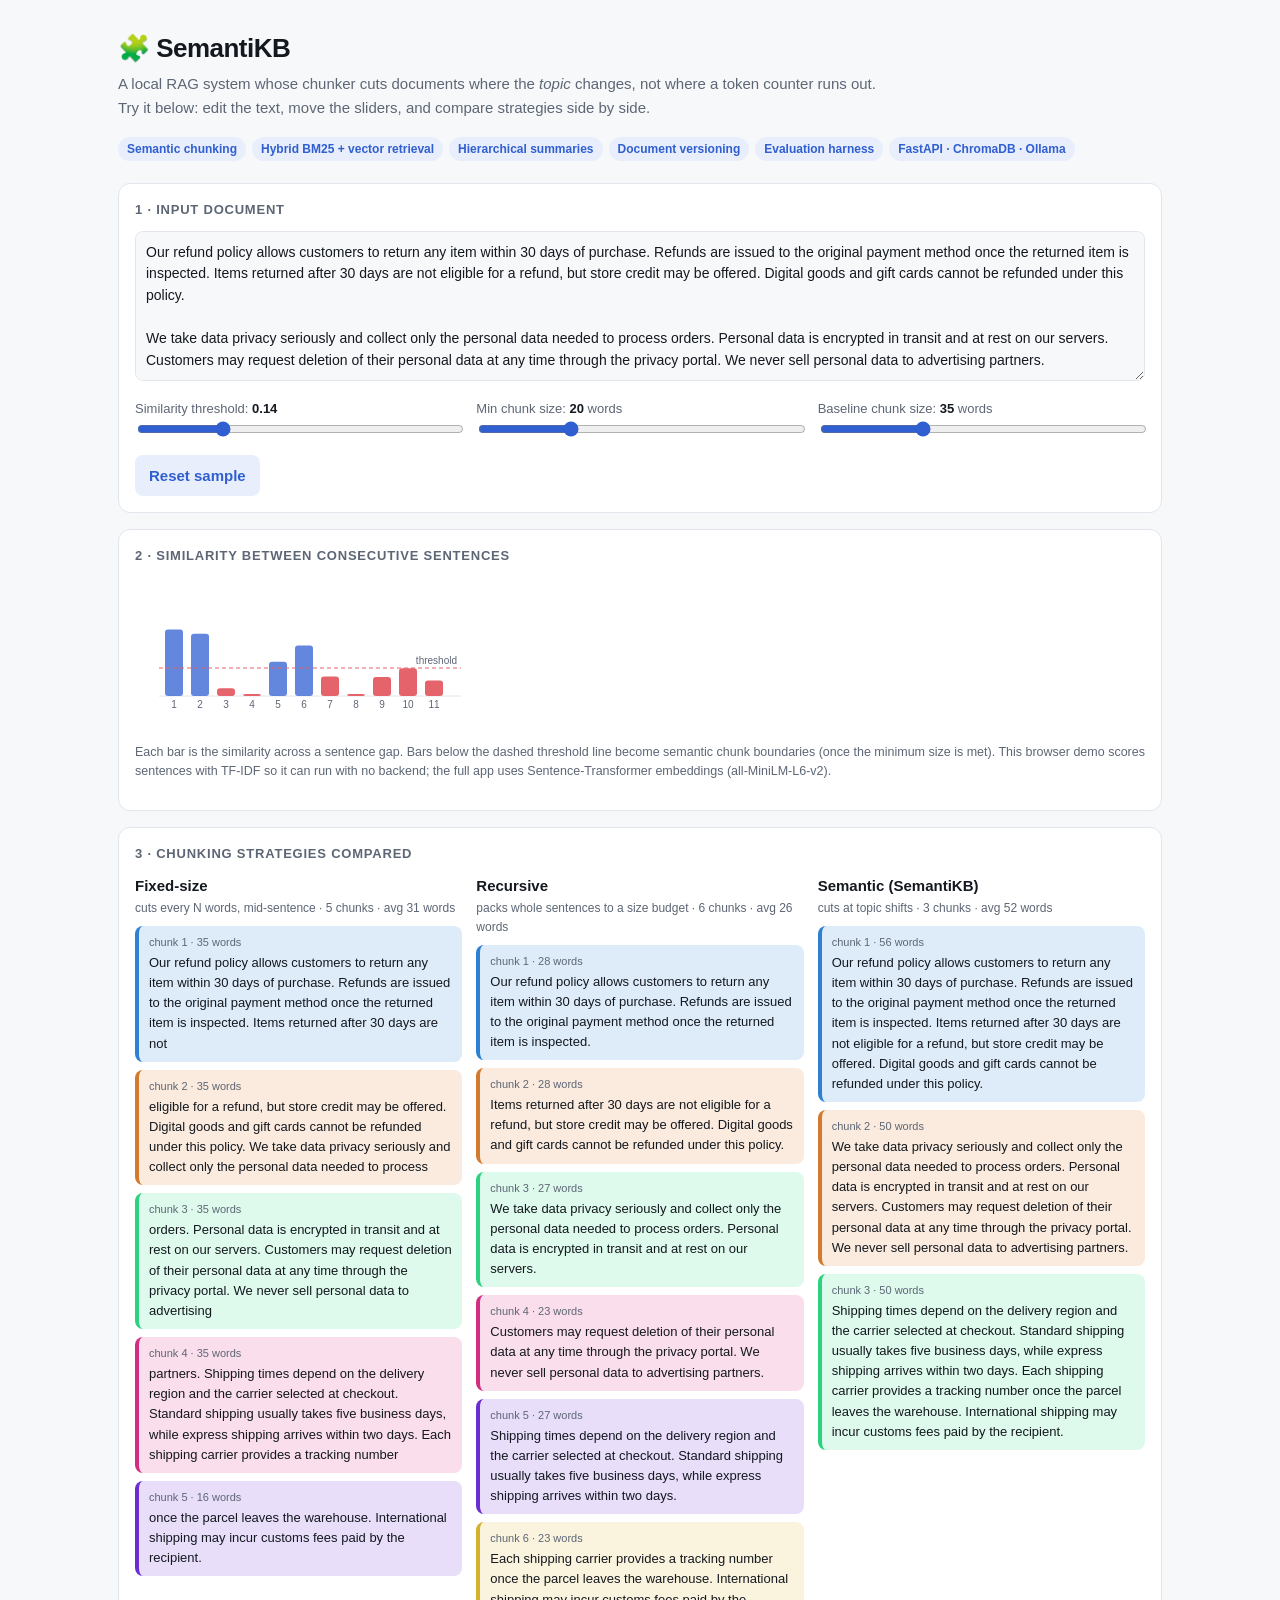
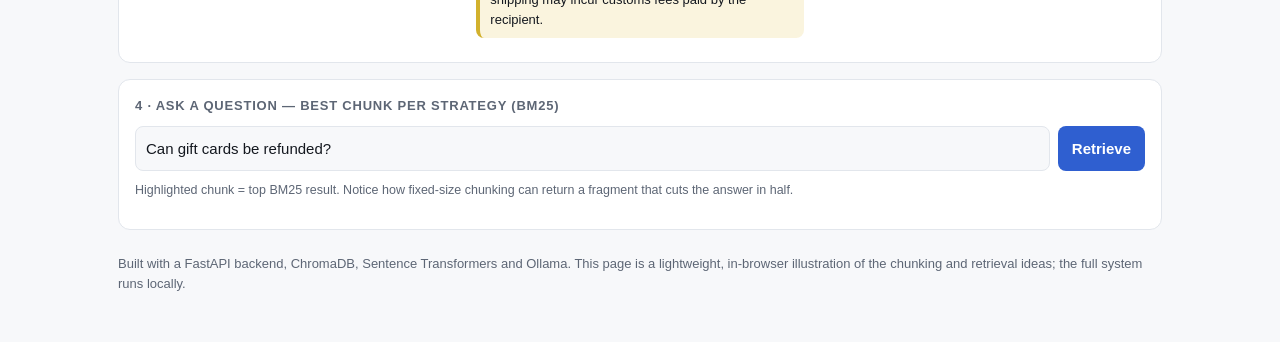
==== demo/index.html @ 128fd866 "build(docker): add containerization and deployment configuration" ====
<!DOCTYPE html>
<html lang="en">
<head>
<meta charset="UTF-8">
<meta name="viewport" content="width=device-width, initial-scale=1, viewport-fit=cover">
<title>SemantiKB — Semantic Chunking Demo</title>
<link rel="icon" href="data:image/svg+xml,%3Csvg xmlns=%27http://www.w3.org/2000/svg%27 viewBox=%270 0 100 100%27%3E%3Ctext y=%27.9em%27 font-size=%2790%27%3E🧩%3C/text%3E%3C/svg%3E">
<style>
:root{--bg:#f7f8fa;--card:#fff;--text:#14181f;--dim:#5d6675;--line:#e2e6ec;--accent:#2f5fd0;--accent-bg:#e8eefc;
box-sizing:border-box;padding-top:env(safe-area-inset-top,0px);padding-bottom:env(safe-area-inset-bottom,0px);
font-family:-apple-system,BlinkMacSystemFont,"Segoe UI",Roboto,Helvetica,Arial,sans-serif;color-scheme:light}
@media (prefers-color-scheme:dark){:root:not([data-theme="light"]){--bg:#0f1115;--card:#171a21;--text:#e6e8ec;--dim:#9aa1ac;--line:#2a2f3a;--accent:#7aa5ff;--accent-bg:#1b2745;color-scheme:dark}}
:root[data-theme="dark"]{--bg:#0f1115;--card:#171a21;--text:#e6e8ec;--dim:#9aa1ac;--line:#2a2f3a;--accent:#7aa5ff;--accent-bg:#1b2745;color-scheme:dark}
html{scroll-padding-top:env(safe-area-inset-top,0px)}
*{box-sizing:border-box}
body{margin:0;background:var(--bg);color:var(--text);font-size:15px;line-height:1.55}
.wrap{max-width:1080px;margin:0 auto;padding:28px 18px 48px}
h1{font-size:26px;margin:0 0 4px;letter-spacing:-.02em}
.sub{color:var(--dim);margin:0 0 18px;max-width:760px}
.badges{display:flex;flex-wrap:wrap;gap:6px;margin-bottom:22px}
.badge{font-size:12px;padding:3px 9px;border-radius:99px;background:var(--accent-bg);color:var(--accent);font-weight:600}
.card{background:var(--card);border:1px solid var(--line);border-radius:12px;padding:16px;margin-bottom:16px}
h2{font-size:13px;text-transform:uppercase;letter-spacing:.06em;color:var(--dim);margin:0 0 10px}
textarea,input[type=text]{width:100%;font:inherit;color:var(--text);background:var(--bg);border:1px solid var(--line);border-radius:8px;padding:10px}
textarea{min-height:150px;resize:vertical;font-size:14px}
.controls{display:grid;grid-template-columns:repeat(auto-fit,minmax(210px,1fr));gap:14px;margin-top:12px}
label{font-size:13px;color:var(--dim);display:block}
label b{color:var(--text)}
input[type=range]{width:100%;accent-color:var(--accent)}
button{font:inherit;font-weight:600;border:0;border-radius:8px;padding:9px 14px;background:var(--accent);color:#fff;cursor:pointer}
button.ghost{background:var(--accent-bg);color:var(--accent)}
.chart{overflow-x:auto}
svg text{fill:var(--dim);font-size:10px}
.cols{display:grid;grid-template-columns:repeat(auto-fit,minmax(290px,1fr));gap:14px}
.col h3{font-size:15px;margin:0 0 2px}
.stat{font-size:12px;color:var(--dim);margin-bottom:8px}
.chunk{border-radius:8px;padding:8px 10px;margin-bottom:8px;font-size:13px;border-left:4px solid}
.chunk small{display:block;color:var(--dim);font-size:11px;margin-bottom:2px}
.hit{outline:2px solid var(--accent)}
.row{display:flex;gap:8px}
.note{font-size:12.5px;color:var(--dim);margin-top:10px}
footer{color:var(--dim);font-size:13px;margin-top:24px}
a{color:var(--accent)}
</style>
</head>
<body>
<div class="wrap">
  <h1>🧩 SemantiKB</h1>
  <p class="sub">A local RAG system whose chunker cuts documents where the <em>topic</em> changes, not where a token counter runs out. Try it below: edit the text, move the sliders, and compare strategies side by side.</p>
  <div class="badges"><span class="badge">Semantic chunking</span><span class="badge">Hybrid BM25 + vector retrieval</span><span class="badge">Hierarchical summaries</span><span class="badge">Document versioning</span><span class="badge">Evaluation harness</span><span class="badge">FastAPI · ChromaDB · Ollama</span></div>

  <div class="card">
    <h2>1 · Input document</h2>
    <textarea id="txt" spellcheck="false"></textarea>
    <div class="controls">
      <label>Similarity threshold: <b id="vTh"></b><input id="th" type="range" min="0.02" max="0.5" step="0.01" value="0.14"></label>
      <label>Min chunk size: <b id="vMin"></b> words<input id="mn" type="range" min="5" max="60" step="1" value="20"></label>
      <label>Baseline chunk size: <b id="vSz"></b> words<input id="sz" type="range" min="15" max="80" step="1" value="35"></label>
    </div>
    <div class="row" style="margin-top:12px"><button class="ghost" id="reset">Reset sample</button></div>
  </div>

  <div class="card">
    <h2>2 · Similarity between consecutive sentences</h2>
    <div class="chart"><svg id="chart" height="150"></svg></div>
    <p class="note">Each bar is the similarity across a sentence gap. Bars below the dashed threshold line become semantic chunk boundaries (once the minimum size is met). This browser demo scores sentences with TF‑IDF so it can run with no backend; the full app uses Sentence‑Transformer embeddings (all‑MiniLM‑L6‑v2).</p>
  </div>

  <div class="card">
    <h2>3 · Chunking strategies compared</h2>
    <div class="cols" id="cols"></div>
  </div>

  <div class="card">
    <h2>4 · Ask a question — best chunk per strategy (BM25)</h2>
    <div class="row"><input type="text" id="q" value="Can gift cards be refunded?"><button id="go">Retrieve</button></div>
    <p class="note">Highlighted chunk = top BM25 result. Notice how fixed-size chunking can return a fragment that cuts the answer in half.</p>
  </div>

  <footer>Built with a FastAPI backend, ChromaDB, Sentence Transformers and Ollama. This page is a lightweight, in‑browser illustration of the chunking and retrieval ideas; the full system runs locally. <span id="gh"></span></footer>
</div>

<script>
const GITHUB = ""; // set to the repository URL to show a source link
const SAMPLE = "Our refund policy allows customers to return any item within 30 days of purchase. Refunds are issued to the original payment method once the returned item is inspected. Items returned after 30 days are not eligible for a refund, but store credit may be offered. Digital goods and gift cards cannot be refunded under this policy.\n\nWe take data privacy seriously and collect only the personal data needed to process orders. Personal data is encrypted in transit and at rest on our servers. Customers may request deletion of their personal data at any time through the privacy portal. We never sell personal data to advertising partners.\n\nShipping times depend on the delivery region and the carrier selected at checkout. Standard shipping usually takes five business days, while express shipping arrives within two days. Each shipping carrier provides a tracking number once the parcel leaves the warehouse. International shipping may incur customs fees paid by the recipient.";
const STOP = new Set("a an the and or but of to in on at by for with from is are was were be been it its this that these those as can may we our us they their any each at once not no than then so such into under over".split(" "));
const $ = id => document.getElementById(id);
const esc = s => s.replace(/[&<>]/g, c => ({"&":"&amp;","<":"&lt;",">":"&gt;"}[c]));
const toks = s => (s.toLowerCase().match(/[a-z0-9]+/g) || []).filter(w => !STOP.has(w)).map(w => w.length > 4 ? w.replace(/(ing|ed|es|s)$/, "") : w);
const wc = s => (s.match(/\S+/g) || []).length;
const COLORS = [210, 28, 150, 330, 262, 48];

function sentences(text) {
  return text.trim().split(/(?<=[.!?])\s+/).filter(Boolean);
}
function vectors(sents) {
  const docs = sents.map(toks), df = {};
  docs.forEach(d => new Set(d).forEach(w => df[w] = (df[w] || 0) + 1));
  return docs.map(d => { const v = {}; d.forEach(w => v[w] = (v[w] || 0) + Math.log(1 + sents.length / df[w])); return v; });
}
function addv(vs) { const o = {}; vs.forEach(v => { for (const k in v) o[k] = (o[k] || 0) + v[k]; }); return o; }
function cos(a, b) {
  let d = 0, na = 0, nb = 0;
  for (const k in a) { na += a[k] * a[k]; if (b[k]) d += a[k] * b[k]; }
  for (const k in b) nb += b[k] * b[k];
  return na && nb ? d / Math.sqrt(na * nb) : 0;
}
function gapSims(vecs) {
  const out = [];
  for (let i = 0; i < vecs.length - 1; i++)
    out.push(cos(addv(vecs.slice(Math.max(0, i - 1), i + 1)), addv(vecs.slice(i + 1, i + 3))));
  return out;
}
function semantic(sents, sims, th, min) {
  const chunks = []; let cur = [], w = 0;
  const total = sents.reduce((a, s) => a + wc(s), 0); let seen = 0;
  sents.forEach((s, i) => {
    cur.push(s); w += wc(s); seen += wc(s);
    const dip = i < sims.length && sims[i] < th && sims[i] <= (sims[i - 1] ?? 9) && sims[i] <= (sims[i + 1] ?? 9);
    if (dip && w >= min && total - seen >= min) { chunks.push(cur.join(" ")); cur = []; w = 0; }
  });
  if (cur.length) chunks.push(cur.join(" "));
  return chunks;
}
function fixed(text, size) {
  const words = text.match(/\S+/g) || [], out = [];
  for (let i = 0; i < words.length; i += size) out.push(words.slice(i, i + size).join(" "));
  return out;
}
function recursive(sents, size) {
  const out = []; let cur = [], w = 0;
  sents.forEach(s => {
    if (w + wc(s) > size && cur.length) { out.push(cur.join(" ")); cur = []; w = 0; }
    cur.push(s); w += wc(s);
  });
  if (cur.length) out.push(cur.join(" "));
  return out;
}
function bm25(chunks, query) {
  const docs = chunks.map(toks), q = toks(query), N = docs.length;
  const avg = docs.reduce((a, d) => a + d.length, 0) / N || 1;
  const scores = docs.map(d => q.reduce((sc, t) => {
    const tf = d.filter(x => x === t).length; if (!tf) return sc;
    const n = docs.filter(x => x.includes(t)).length;
    const idf = Math.log(1 + (N - n + .5) / (n + .5));
    return sc + idf * tf * 2.2 / (tf + 1.2 * (.25 + .75 * d.length / avg));
  }, 0));
  const best = scores.indexOf(Math.max(...scores));
  return scores[best] > 0 ? best : -1;
}

let state = {};
function renderChart(sims, th) {
  const svg = $("chart"), W = Math.max(sims.length * 26 + 40, 320), H = 150, base = 120, scale = 100 / Math.max(0.5, ...sims);
  let h = `<line x1="24" y1="${base}" x2="${W}" y2="${base}" stroke="var(--line)"/>`;
  sims.forEach((s, i) => {
    const bh = Math.max(2, s * scale), x = 30 + i * 26, cut = s < th;
    h += `<rect x="${x}" y="${base - bh}" width="18" height="${bh}" rx="3" fill="${cut ? "#e5636b" : "var(--accent)"}" opacity="${cut ? 1 : .75}"><title>gap ${i + 1}: ${s.toFixed(2)}</title></rect><text x="${x + 9}" y="${base + 12}" text-anchor="middle">${i + 1}</text>`;
  });
  const ty = base - th * scale;
  h += `<line x1="24" y1="${ty}" x2="${W}" y2="${ty}" stroke="#e5636b" stroke-dasharray="4 3"/><text x="${W - 4}" y="${ty - 4}" text-anchor="end">threshold</text>`;
  svg.setAttribute("width", W); svg.innerHTML = h;
}
function colHtml(name, desc, chunks, hit) {
  const avg = chunks.length ? Math.round(chunks.reduce((a, c) => a + wc(c), 0) / chunks.length) : 0;
  return `<div class="col"><h3>${name}</h3><div class="stat">${desc} · ${chunks.length} chunks · avg ${avg} words</div>` +
    chunks.map((c, i) => `<div class="chunk ${i === hit ? "hit" : ""}" style="background:hsl(${COLORS[i % 6]} 70% 50% / .15);border-color:hsl(${COLORS[i % 6]} 65% 50%)"><small>chunk ${i + 1} · ${wc(c)} words</small>${esc(c)}</div>`).join("") + `</div>`;
}
function update(runQuery) {
  const text = $("txt").value, th = +$("th").value, mn = +$("mn").value, sz = +$("sz").value;
  $("vTh").textContent = th.toFixed(2); $("vMin").textContent = mn; $("vSz").textContent = sz;
  const sents = sentences(text);
  if (sents.length < 2) { $("cols").innerHTML = "<p class='note'>Enter at least two sentences.</p>"; $("chart").innerHTML = ""; return; }
  const sims = gapSims(vectors(sents));
  renderChart(sims, th);
  const set = [
    ["Fixed-size", "cuts every N words, mid-sentence", fixed(text, sz)],
    ["Recursive", "packs whole sentences to a size budget", recursive(sents, sz)],
    ["Semantic (SemantiKB)", "cuts at topic shifts", semantic(sents, sims, th, mn)]
  ];
  const q = runQuery ? $("q").value : "";
  $("cols").innerHTML = set.map(([n, d, c]) => colHtml(n, d, c, q ? bm25(c, q) : -1)).join("");
}

$("txt").value = SAMPLE;
["txt", "th", "mn", "sz"].forEach(id => $(id).addEventListener("input", () => update(false)));
$("go").onclick = () => update(true);
$("q").addEventListener("keydown", e => { if (e.key === "Enter") update(true); });
$("reset").onclick = () => { $("txt").value = SAMPLE; update(false); };
if (GITHUB) $("gh").innerHTML = `<a href="${GITHUB}" target="_blank" rel="noopener">View source on GitHub</a>.`;
update(false);
</script>
</body>
</html>
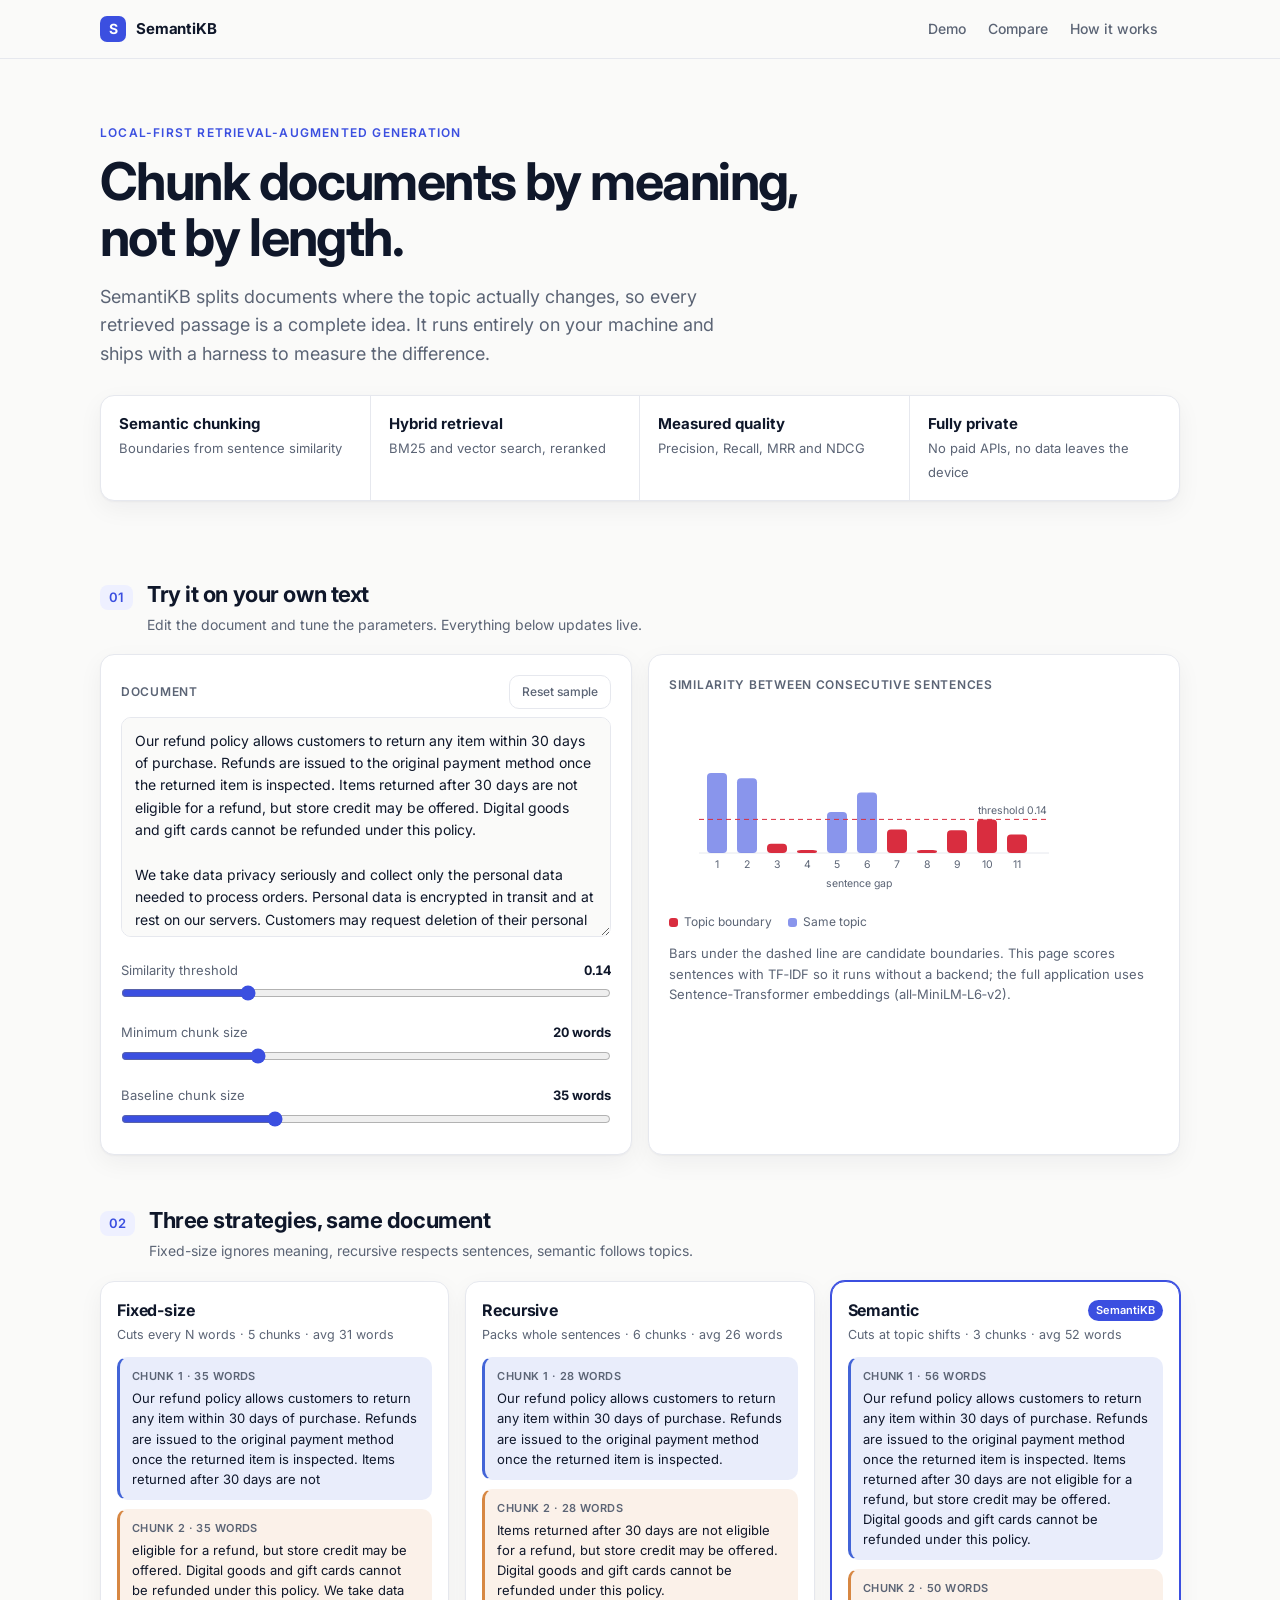
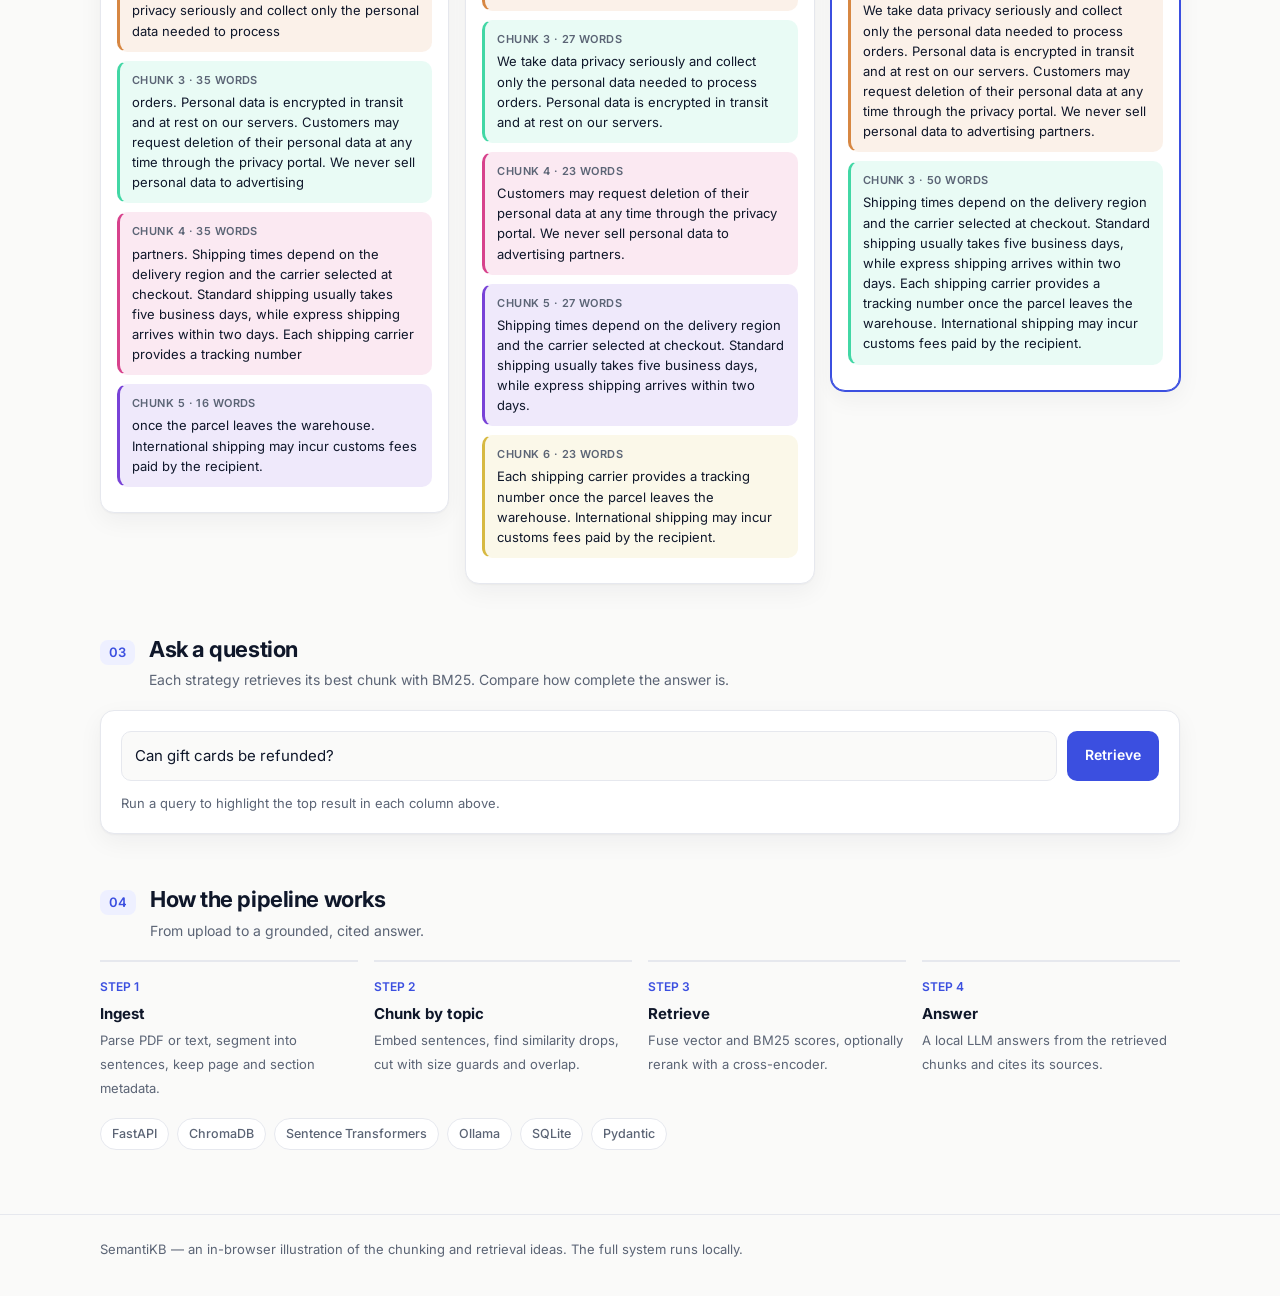
==== commit 53596198: "feat: upgrade SemantiKB with advanced RAG capabilities and deployment support" ====
--- a/demo/index.html
+++ b/demo/index.html
@@ -4,101 +4,167 @@
 <meta charset="UTF-8">
 <meta name="viewport" content="width=device-width, initial-scale=1, viewport-fit=cover">
 <title>SemantiKB — Semantic Chunking Demo</title>
-<link rel="icon" href="data:image/svg+xml,%3Csvg xmlns=%27http://www.w3.org/2000/svg%27 viewBox=%270 0 100 100%27%3E%3Ctext y=%27.9em%27 font-size=%2790%27%3E🧩%3C/text%3E%3C/svg%3E">
+<link rel="icon" href="data:image/svg+xml,%3Csvg xmlns='http://www.w3.org/2000/svg' viewBox='0 0 32 32'%3E%3Crect width='32' height='32' rx='8' fill='%233b4fe0'/%3E%3Cpath d='M21 11.5c-1-1.6-2.8-2.5-5-2.5-2.8 0-4.6 1.4-4.6 3.5 0 4.6 9.6 2 9.6 7 0 2.2-2 3.5-4.9 3.5-2.4 0-4.4-1-5.5-2.8' fill='none' stroke='white' stroke-width='2.6' stroke-linecap='round'/%3E%3C/svg%3E">
+<link rel="preconnect" href="https://fonts.googleapis.com">
+<link rel="stylesheet" href="https://fonts.googleapis.com/css2?family=Inter:wght@400;500;600;700&display=swap">
 <style>
-:root{--bg:#f7f8fa;--card:#fff;--text:#14181f;--dim:#5d6675;--line:#e2e6ec;--accent:#2f5fd0;--accent-bg:#e8eefc;
-box-sizing:border-box;padding-top:env(safe-area-inset-top,0px);padding-bottom:env(safe-area-inset-bottom,0px);
-font-family:-apple-system,BlinkMacSystemFont,"Segoe UI",Roboto,Helvetica,Arial,sans-serif;color-scheme:light}
-@media (prefers-color-scheme:dark){:root:not([data-theme="light"]){--bg:#0f1115;--card:#171a21;--text:#e6e8ec;--dim:#9aa1ac;--line:#2a2f3a;--accent:#7aa5ff;--accent-bg:#1b2745;color-scheme:dark}}
-:root[data-theme="dark"]{--bg:#0f1115;--card:#171a21;--text:#e6e8ec;--dim:#9aa1ac;--line:#2a2f3a;--accent:#7aa5ff;--accent-bg:#1b2745;color-scheme:dark}
-html{scroll-padding-top:env(safe-area-inset-top,0px)}
+:root{--bg:#fafaf9;--surface:#fff;--ink:#0f172a;--dim:#5b6475;--line:#e6e8ee;--accent:#3b4fe0;--on-accent:#fff;--soft:#eef0ff;--danger:#d92d3f;--shadow:0 1px 2px rgba(15,23,42,.04),0 8px 24px rgba(15,23,42,.05);
+--r:14px;box-sizing:border-box;padding-top:env(safe-area-inset-top,0px);padding-bottom:env(safe-area-inset-bottom,0px);
+font-family:Inter,-apple-system,BlinkMacSystemFont,"Segoe UI",Roboto,Helvetica,Arial,sans-serif;color-scheme:light}
+@media (prefers-color-scheme:dark){:root:not([data-theme="light"]){--bg:#0b0d12;--surface:#12151c;--ink:#e8eaf0;--dim:#97a0b1;--line:#232836;--accent:#8b9bff;--on-accent:#0b0d12;--soft:#1a1f3a;--danger:#ff6b7a;--shadow:none;color-scheme:dark}}
+:root[data-theme="dark"]{--bg:#0b0d12;--surface:#12151c;--ink:#e8eaf0;--dim:#97a0b1;--line:#232836;--accent:#8b9bff;--on-accent:#0b0d12;--soft:#1a1f3a;--danger:#ff6b7a;--shadow:none;color-scheme:dark}
+html{scroll-padding-top:70px;scroll-behavior:smooth}
 *{box-sizing:border-box}
-body{margin:0;background:var(--bg);color:var(--text);font-size:15px;line-height:1.55}
-.wrap{max-width:1080px;margin:0 auto;padding:28px 18px 48px}
-h1{font-size:26px;margin:0 0 4px;letter-spacing:-.02em}
-.sub{color:var(--dim);margin:0 0 18px;max-width:760px}
-.badges{display:flex;flex-wrap:wrap;gap:6px;margin-bottom:22px}
-.badge{font-size:12px;padding:3px 9px;border-radius:99px;background:var(--accent-bg);color:var(--accent);font-weight:600}
-.card{background:var(--card);border:1px solid var(--line);border-radius:12px;padding:16px;margin-bottom:16px}
-h2{font-size:13px;text-transform:uppercase;letter-spacing:.06em;color:var(--dim);margin:0 0 10px}
-textarea,input[type=text]{width:100%;font:inherit;color:var(--text);background:var(--bg);border:1px solid var(--line);border-radius:8px;padding:10px}
-textarea{min-height:150px;resize:vertical;font-size:14px}
-.controls{display:grid;grid-template-columns:repeat(auto-fit,minmax(210px,1fr));gap:14px;margin-top:12px}
-label{font-size:13px;color:var(--dim);display:block}
-label b{color:var(--text)}
-input[type=range]{width:100%;accent-color:var(--accent)}
-button{font:inherit;font-weight:600;border:0;border-radius:8px;padding:9px 14px;background:var(--accent);color:#fff;cursor:pointer}
-button.ghost{background:var(--accent-bg);color:var(--accent)}
-.chart{overflow-x:auto}
-svg text{fill:var(--dim);font-size:10px}
-.cols{display:grid;grid-template-columns:repeat(auto-fit,minmax(290px,1fr));gap:14px}
-.col h3{font-size:15px;margin:0 0 2px}
-.stat{font-size:12px;color:var(--dim);margin-bottom:8px}
-.chunk{border-radius:8px;padding:8px 10px;margin-bottom:8px;font-size:13px;border-left:4px solid}
-.chunk small{display:block;color:var(--dim);font-size:11px;margin-bottom:2px}
-.hit{outline:2px solid var(--accent)}
-.row{display:flex;gap:8px}
-.note{font-size:12.5px;color:var(--dim);margin-top:10px}
-footer{color:var(--dim);font-size:13px;margin-top:24px}
-a{color:var(--accent)}
+body{margin:0;background:var(--bg);color:var(--ink);font-size:15px;line-height:1.6;-webkit-font-smoothing:antialiased}
+a{color:var(--accent);text-decoration:none}
+.wrap{max-width:1120px;margin:0 auto;padding:0 20px}
+nav{position:sticky;top:env(safe-area-inset-top,0px);z-index:5;background:color-mix(in srgb,var(--bg) 88%,transparent);backdrop-filter:blur(10px);border-bottom:1px solid var(--line)}
+nav .wrap{display:flex;align-items:center;justify-content:space-between;height:58px}
+.brand{display:flex;align-items:center;gap:10px;font-weight:700;letter-spacing:-.01em;color:var(--ink)}
+.mark{width:26px;height:26px;border-radius:7px;background:var(--accent);color:var(--on-accent);display:grid;place-items:center;font-size:14px;font-weight:700}
+nav .links{display:flex;gap:22px;font-size:14px}
+nav .links a{color:var(--dim);font-weight:500}
+nav .links a:hover{color:var(--ink)}
+.hero{padding:64px 0 36px}
+.eyebrow{font-size:12px;font-weight:600;letter-spacing:.1em;text-transform:uppercase;color:var(--accent)}
+h1{font-size:clamp(32px,5.4vw,52px);line-height:1.08;letter-spacing:-.03em;margin:12px 0 16px;max-width:760px;font-weight:700}
+.lead{font-size:18px;color:var(--dim);max-width:660px;margin:0 0 26px}
+.facts{display:grid;grid-template-columns:repeat(auto-fit,minmax(180px,1fr));border:1px solid var(--line);border-radius:var(--r);background:var(--surface);box-shadow:var(--shadow);overflow:hidden}
+.fact{padding:16px 18px;border-right:1px solid var(--line)}
+.fact:last-child{border-right:0}
+.fact b{display:block;font-size:15px}
+.fact span{font-size:13px;color:var(--dim)}
+section{padding:40px 0 8px}
+.sec-head{display:flex;align-items:baseline;gap:14px;margin-bottom:18px}
+.num{font:600 13px/1 Inter,sans-serif;color:var(--accent);background:var(--soft);padding:6px 9px;border-radius:8px}
+h2{font-size:22px;letter-spacing:-.02em;margin:0}
+.desc{color:var(--dim);margin:2px 0 0;font-size:14px}
+.card{background:var(--surface);border:1px solid var(--line);border-radius:var(--r);box-shadow:var(--shadow);padding:20px}
+.grid2{display:grid;grid-template-columns:1fr 1fr;gap:16px}
+@media (max-width:860px){.grid2{grid-template-columns:1fr}nav .links{display:none}.fact{border-right:0;border-bottom:1px solid var(--line)}.fact:last-child{border-bottom:0}}
+.lbl{font-size:12px;font-weight:600;letter-spacing:.06em;text-transform:uppercase;color:var(--dim);margin-bottom:8px;display:flex;justify-content:space-between;align-items:center}
+textarea,input[type=text]{width:100%;font:inherit;color:var(--ink);background:var(--bg);border:1px solid var(--line);border-radius:10px;padding:12px 13px;outline:none;transition:border-color .15s,box-shadow .15s}
+textarea:focus,input[type=text]:focus{border-color:var(--accent);box-shadow:0 0 0 3px var(--soft)}
+textarea{min-height:220px;resize:vertical;font-size:14px;line-height:1.6}
+.sliders{display:grid;gap:14px;margin-top:16px}
+.sl label{display:flex;justify-content:space-between;font-size:13px;color:var(--dim);margin-bottom:4px}
+.sl b{color:var(--ink);font-variant-numeric:tabular-nums}
+input[type=range]{width:100%;accent-color:var(--accent);margin:0}
+button{font:inherit;font-weight:600;font-size:14px;border:0;border-radius:10px;padding:10px 18px;background:var(--accent);color:var(--on-accent);cursor:pointer;transition:transform .1s,opacity .15s}
+button:hover{opacity:.9}button:active{transform:scale(.98)}
+button.ghost{background:transparent;color:var(--dim);border:1px solid var(--line);padding:6px 12px;font-size:12px;font-weight:500}
+.chart{overflow-x:auto;padding-bottom:4px}
+svg text{fill:var(--dim);font-size:10.5px;font-family:Inter,sans-serif}
+.legend{display:flex;gap:16px;font-size:12px;color:var(--dim);margin-top:8px}
+.dot{display:inline-block;width:9px;height:9px;border-radius:3px;margin-right:6px;vertical-align:-1px}
+.note{font-size:13px;color:var(--dim);margin:12px 0 0}
+.cols{display:grid;grid-template-columns:repeat(3,1fr);gap:16px;align-items:start}
+@media (max-width:980px){.cols{grid-template-columns:1fr}}
+.col{background:var(--surface);border:1px solid var(--line);border-radius:var(--r);padding:16px;box-shadow:var(--shadow)}
+.col.main{border-color:var(--accent);box-shadow:0 0 0 1px var(--accent),var(--shadow)}
+.col-h{display:flex;justify-content:space-between;align-items:center;margin-bottom:2px}
+.col-h h3{font-size:16px;margin:0;letter-spacing:-.01em}
+.tag{font-size:11px;font-weight:600;background:var(--accent);color:var(--on-accent);padding:2px 8px;border-radius:99px}
+.meta{font-size:12.5px;color:var(--dim);margin-bottom:12px}
+.chunk{border-radius:10px;padding:10px 12px;margin-bottom:9px;font-size:13px;line-height:1.55;border:1px solid transparent;border-left:3px solid}
+.chunk small{display:block;color:var(--dim);font-size:11px;font-weight:600;letter-spacing:.04em;text-transform:uppercase;margin-bottom:3px}
+.chunk.hit{border-color:var(--accent);box-shadow:0 0 0 2px var(--soft)}
+.chunk.hit small::after{content:"  ·  top result";color:var(--accent)}
+.row{display:flex;gap:10px}
+.steps{display:grid;grid-template-columns:repeat(4,1fr);gap:16px}
+@media (max-width:900px){.steps{grid-template-columns:1fr 1fr}}@media (max-width:520px){.steps{grid-template-columns:1fr}}
+.step{border-top:2px solid var(--line);padding-top:12px}
+.step:hover{border-top-color:var(--accent)}
+.step i{font:600 12px Inter,sans-serif;color:var(--accent);font-style:normal}
+.step b{display:block;margin:4px 0 2px}
+.step span{font-size:13px;color:var(--dim)}
+.stack{display:flex;flex-wrap:wrap;gap:8px;margin-top:18px}
+.stack span{font-size:12.5px;font-weight:500;padding:5px 11px;border:1px solid var(--line);border-radius:99px;background:var(--surface);color:var(--dim)}
+footer{margin-top:56px;border-top:1px solid var(--line);padding:24px 0 36px;color:var(--dim);font-size:13px}
 </style>
 </head>
 <body>
-<div class="wrap">
-  <h1>🧩 SemantiKB</h1>
-  <p class="sub">A local RAG system whose chunker cuts documents where the <em>topic</em> changes, not where a token counter runs out. Try it below: edit the text, move the sliders, and compare strategies side by side.</p>
-  <div class="badges"><span class="badge">Semantic chunking</span><span class="badge">Hybrid BM25 + vector retrieval</span><span class="badge">Hierarchical summaries</span><span class="badge">Document versioning</span><span class="badge">Evaluation harness</span><span class="badge">FastAPI · ChromaDB · Ollama</span></div>
-
-  <div class="card">
-    <h2>1 · Input document</h2>
-    <textarea id="txt" spellcheck="false"></textarea>
-    <div class="controls">
-      <label>Similarity threshold: <b id="vTh"></b><input id="th" type="range" min="0.02" max="0.5" step="0.01" value="0.14"></label>
-      <label>Min chunk size: <b id="vMin"></b> words<input id="mn" type="range" min="5" max="60" step="1" value="20"></label>
-      <label>Baseline chunk size: <b id="vSz"></b> words<input id="sz" type="range" min="15" max="80" step="1" value="35"></label>
+<nav><div class="wrap">
+  <a class="brand" href="#top"><span class="mark">S</span>SemantiKB</a>
+  <div class="links"><a href="#demo">Demo</a><a href="#compare">Compare</a><a href="#how">How it works</a><span id="gh"></span></div>
+</div></nav>
+
+<main class="wrap" id="top">
+  <header class="hero">
+    <div class="eyebrow">Local-first retrieval-augmented generation</div>
+    <h1>Chunk documents by meaning, not by length.</h1>
+    <p class="lead">SemantiKB splits documents where the topic actually changes, so every retrieved passage is a complete idea. It runs entirely on your machine and ships with a harness to measure the difference.</p>
+    <div class="facts">
+      <div class="fact"><b>Semantic chunking</b><span>Boundaries from sentence similarity</span></div>
+      <div class="fact"><b>Hybrid retrieval</b><span>BM25 and vector search, reranked</span></div>
+      <div class="fact"><b>Measured quality</b><span>Precision, Recall, MRR and NDCG</span></div>
+      <div class="fact"><b>Fully private</b><span>No paid APIs, no data leaves the device</span></div>
     </div>
-    <div class="row" style="margin-top:12px"><button class="ghost" id="reset">Reset sample</button></div>
-  </div>
-
-  <div class="card">
-    <h2>2 · Similarity between consecutive sentences</h2>
-    <div class="chart"><svg id="chart" height="150"></svg></div>
-    <p class="note">Each bar is the similarity across a sentence gap. Bars below the dashed threshold line become semantic chunk boundaries (once the minimum size is met). This browser demo scores sentences with TF‑IDF so it can run with no backend; the full app uses Sentence‑Transformer embeddings (all‑MiniLM‑L6‑v2).</p>
-  </div>
-
-  <div class="card">
-    <h2>3 · Chunking strategies compared</h2>
+  </header>
+
+  <section id="demo">
+    <div class="sec-head"><span class="num">01</span><div><h2>Try it on your own text</h2><p class="desc">Edit the document and tune the parameters. Everything below updates live.</p></div></div>
+    <div class="grid2">
+      <div class="card">
+        <div class="lbl">Document <button class="ghost" id="reset">Reset sample</button></div>
+        <textarea id="txt" spellcheck="false"></textarea>
+        <div class="sliders">
+          <div class="sl"><label>Similarity threshold <b id="vTh"></b></label><input id="th" type="range" min="0.02" max="0.5" step="0.01" value="0.14"></div>
+          <div class="sl"><label>Minimum chunk size <b id="vMin"></b></label><input id="mn" type="range" min="5" max="60" step="1" value="20"></div>
+          <div class="sl"><label>Baseline chunk size <b id="vSz"></b></label><input id="sz" type="range" min="15" max="80" step="1" value="35"></div>
+        </div>
+      </div>
+      <div class="card">
+        <div class="lbl">Similarity between consecutive sentences</div>
+        <div class="chart"><svg id="chart" height="190"></svg></div>
+        <div class="legend"><span><i class="dot" style="background:var(--danger)"></i>Topic boundary</span><span><i class="dot" style="background:var(--accent);opacity:.6"></i>Same topic</span></div>
+        <p class="note">Bars under the dashed line are candidate boundaries. This page scores sentences with TF‑IDF so it runs without a backend; the full application uses Sentence‑Transformer embeddings (all‑MiniLM‑L6‑v2).</p>
+      </div>
+    </div>
+  </section>
+
+  <section id="compare">
+    <div class="sec-head"><span class="num">02</span><div><h2>Three strategies, same document</h2><p class="desc">Fixed-size ignores meaning, recursive respects sentences, semantic follows topics.</p></div></div>
     <div class="cols" id="cols"></div>
-  </div>
-
-  <div class="card">
-    <h2>4 · Ask a question — best chunk per strategy (BM25)</h2>
-    <div class="row"><input type="text" id="q" value="Can gift cards be refunded?"><button id="go">Retrieve</button></div>
-    <p class="note">Highlighted chunk = top BM25 result. Notice how fixed-size chunking can return a fragment that cuts the answer in half.</p>
-  </div>
-
-  <footer>Built with a FastAPI backend, ChromaDB, Sentence Transformers and Ollama. This page is a lightweight, in‑browser illustration of the chunking and retrieval ideas; the full system runs locally. <span id="gh"></span></footer>
-</div>
+  </section>
+
+  <section id="ask">
+    <div class="sec-head"><span class="num">03</span><div><h2>Ask a question</h2><p class="desc">Each strategy retrieves its best chunk with BM25. Compare how complete the answer is.</p></div></div>
+    <div class="card"><div class="row"><input type="text" id="q" value="Can gift cards be refunded?"><button id="go">Retrieve</button></div>
+    <p class="note" id="qnote">Run a query to highlight the top result in each column above.</p></div>
+  </section>
+
+  <section id="how">
+    <div class="sec-head"><span class="num">04</span><div><h2>How the pipeline works</h2><p class="desc">From upload to a grounded, cited answer.</p></div></div>
+    <div class="steps">
+      <div class="step"><i>STEP 1</i><b>Ingest</b><span>Parse PDF or text, segment into sentences, keep page and section metadata.</span></div>
+      <div class="step"><i>STEP 2</i><b>Chunk by topic</b><span>Embed sentences, find similarity drops, cut with size guards and overlap.</span></div>
+      <div class="step"><i>STEP 3</i><b>Retrieve</b><span>Fuse vector and BM25 scores, optionally rerank with a cross-encoder.</span></div>
+      <div class="step"><i>STEP 4</i><b>Answer</b><span>A local LLM answers from the retrieved chunks and cites its sources.</span></div>
+    </div>
+    <div class="stack"><span>FastAPI</span><span>ChromaDB</span><span>Sentence Transformers</span><span>Ollama</span><span>SQLite</span><span>Pydantic</span></div>
+  </section>
+</main>
+
+<footer><div class="wrap">SemantiKB — an in-browser illustration of the chunking and retrieval ideas. The full system runs locally.</div></footer>
 
 <script>
 const GITHUB = ""; // set to the repository URL to show a source link
 const SAMPLE = "Our refund policy allows customers to return any item within 30 days of purchase. Refunds are issued to the original payment method once the returned item is inspected. Items returned after 30 days are not eligible for a refund, but store credit may be offered. Digital goods and gift cards cannot be refunded under this policy.\n\nWe take data privacy seriously and collect only the personal data needed to process orders. Personal data is encrypted in transit and at rest on our servers. Customers may request deletion of their personal data at any time through the privacy portal. We never sell personal data to advertising partners.\n\nShipping times depend on the delivery region and the carrier selected at checkout. Standard shipping usually takes five business days, while express shipping arrives within two days. Each shipping carrier provides a tracking number once the parcel leaves the warehouse. International shipping may incur customs fees paid by the recipient.";
-const STOP = new Set("a an the and or but of to in on at by for with from is are was were be been it its this that these those as can may we our us they their any each at once not no than then so such into under over".split(" "));
+const STOP = new Set("a an the and or but of to in on at by for with from is are was were be been it its this that these those as can may we our us they their any each once not no than then so such into under over".split(" "));
 const $ = id => document.getElementById(id);
 const esc = s => s.replace(/[&<>]/g, c => ({"&":"&amp;","<":"&lt;",">":"&gt;"}[c]));
 const toks = s => (s.toLowerCase().match(/[a-z0-9]+/g) || []).filter(w => !STOP.has(w)).map(w => w.length > 4 ? w.replace(/(ing|ed|es|s)$/, "") : w);
 const wc = s => (s.match(/\S+/g) || []).length;
-const COLORS = [210, 28, 150, 330, 262, 48];
-
-function sentences(text) {
-  return text.trim().split(/(?<=[.!?])\s+/).filter(Boolean);
-}
+const COLORS = [226, 28, 160, 330, 262, 48];
+
+const sentences = t => t.trim().split(/(?<=[.!?])\s+/).filter(Boolean);
 function vectors(sents) {
   const docs = sents.map(toks), df = {};
   docs.forEach(d => new Set(d).forEach(w => df[w] = (df[w] || 0) + 1));
   return docs.map(d => { const v = {}; d.forEach(w => v[w] = (v[w] || 0) + Math.log(1 + sents.length / df[w])); return v; });
 }
-function addv(vs) { const o = {}; vs.forEach(v => { for (const k in v) o[k] = (o[k] || 0) + v[k]; }); return o; }
+const addv = vs => { const o = {}; vs.forEach(v => { for (const k in v) o[k] = (o[k] || 0) + v[k]; }); return o; };
 function cos(a, b) {
   let d = 0, na = 0, nb = 0;
   for (const k in a) { na += a[k] * a[k]; if (b[k]) d += a[k] * b[k]; }
@@ -112,8 +178,8 @@
   return out;
 }
 function semantic(sents, sims, th, min) {
-  const chunks = []; let cur = [], w = 0;
-  const total = sents.reduce((a, s) => a + wc(s), 0); let seen = 0;
+  const chunks = []; let cur = [], w = 0, seen = 0;
+  const total = sents.reduce((a, s) => a + wc(s), 0);
   sents.forEach((s, i) => {
     cur.push(s); w += wc(s); seen += wc(s);
     const dip = i < sims.length && sims[i] < th && sims[i] <= (sims[i - 1] ?? 9) && sims[i] <= (sims[i + 1] ?? 9);
@@ -142,44 +208,43 @@
   const scores = docs.map(d => q.reduce((sc, t) => {
     const tf = d.filter(x => x === t).length; if (!tf) return sc;
     const n = docs.filter(x => x.includes(t)).length;
-    const idf = Math.log(1 + (N - n + .5) / (n + .5));
-    return sc + idf * tf * 2.2 / (tf + 1.2 * (.25 + .75 * d.length / avg));
+    return sc + Math.log(1 + (N - n + .5) / (n + .5)) * tf * 2.2 / (tf + 1.2 * (.25 + .75 * d.length / avg));
   }, 0));
   const best = scores.indexOf(Math.max(...scores));
   return scores[best] > 0 ? best : -1;
 }
 
-let state = {};
 function renderChart(sims, th) {
-  const svg = $("chart"), W = Math.max(sims.length * 26 + 40, 320), H = 150, base = 120, scale = 100 / Math.max(0.5, ...sims);
-  let h = `<line x1="24" y1="${base}" x2="${W}" y2="${base}" stroke="var(--line)"/>`;
+  const W = Math.max(sims.length * 30 + 50, 300), base = 150, scale = 120 / Math.max(.5, ...sims);
+  let h = `<line x1="30" y1="${base}" x2="${W}" y2="${base}" stroke="var(--line)"/>`;
   sims.forEach((s, i) => {
-    const bh = Math.max(2, s * scale), x = 30 + i * 26, cut = s < th;
-    h += `<rect x="${x}" y="${base - bh}" width="18" height="${bh}" rx="3" fill="${cut ? "#e5636b" : "var(--accent)"}" opacity="${cut ? 1 : .75}"><title>gap ${i + 1}: ${s.toFixed(2)}</title></rect><text x="${x + 9}" y="${base + 12}" text-anchor="middle">${i + 1}</text>`;
+    const bh = Math.max(3, s * scale), x = 38 + i * 30, cut = s < th;
+    h += `<rect x="${x}" y="${base - bh}" width="20" height="${bh}" rx="4" fill="${cut ? "var(--danger)" : "var(--accent)"}" opacity="${cut ? 1 : .6}"><title>Gap ${i + 1}: ${s.toFixed(2)}</title></rect><text x="${x + 10}" y="${base + 15}" text-anchor="middle">${i + 1}</text>`;
   });
   const ty = base - th * scale;
-  h += `<line x1="24" y1="${ty}" x2="${W}" y2="${ty}" stroke="#e5636b" stroke-dasharray="4 3"/><text x="${W - 4}" y="${ty - 4}" text-anchor="end">threshold</text>`;
-  svg.setAttribute("width", W); svg.innerHTML = h;
-}
-function colHtml(name, desc, chunks, hit) {
+  h += `<line x1="30" y1="${ty}" x2="${W}" y2="${ty}" stroke="var(--danger)" stroke-dasharray="5 4"/><text x="${W - 2}" y="${ty - 5}" text-anchor="end">threshold ${th.toFixed(2)}</text><text x="${W / 2}" y="184" text-anchor="middle">sentence gap</text>`;
+  $("chart").setAttribute("width", W); $("chart").innerHTML = h;
+}
+function colHtml(name, desc, chunks, hit, main) {
   const avg = chunks.length ? Math.round(chunks.reduce((a, c) => a + wc(c), 0) / chunks.length) : 0;
-  return `<div class="col"><h3>${name}</h3><div class="stat">${desc} · ${chunks.length} chunks · avg ${avg} words</div>` +
-    chunks.map((c, i) => `<div class="chunk ${i === hit ? "hit" : ""}" style="background:hsl(${COLORS[i % 6]} 70% 50% / .15);border-color:hsl(${COLORS[i % 6]} 65% 50%)"><small>chunk ${i + 1} · ${wc(c)} words</small>${esc(c)}</div>`).join("") + `</div>`;
+  return `<div class="col ${main ? "main" : ""}"><div class="col-h"><h3>${name}</h3>${main ? '<span class="tag">SemantiKB</span>' : ""}</div><div class="meta">${desc} · ${chunks.length} chunks · avg ${avg} words</div>` +
+    chunks.map((c, i) => `<div class="chunk ${i === hit ? "hit" : ""}" style="background:hsl(${COLORS[i % 6]} 70% 50% / .1);border-left-color:hsl(${COLORS[i % 6]} 65% 55%)"><small>Chunk ${i + 1} · ${wc(c)} words</small>${esc(c)}</div>`).join("") + `</div>`;
 }
 function update(runQuery) {
   const text = $("txt").value, th = +$("th").value, mn = +$("mn").value, sz = +$("sz").value;
-  $("vTh").textContent = th.toFixed(2); $("vMin").textContent = mn; $("vSz").textContent = sz;
+  $("vTh").textContent = th.toFixed(2); $("vMin").textContent = mn + " words"; $("vSz").textContent = sz + " words";
   const sents = sentences(text);
   if (sents.length < 2) { $("cols").innerHTML = "<p class='note'>Enter at least two sentences.</p>"; $("chart").innerHTML = ""; return; }
   const sims = gapSims(vectors(sents));
   renderChart(sims, th);
   const set = [
-    ["Fixed-size", "cuts every N words, mid-sentence", fixed(text, sz)],
-    ["Recursive", "packs whole sentences to a size budget", recursive(sents, sz)],
-    ["Semantic (SemantiKB)", "cuts at topic shifts", semantic(sents, sims, th, mn)]
+    ["Fixed-size", "Cuts every N words", fixed(text, sz)],
+    ["Recursive", "Packs whole sentences", recursive(sents, sz)],
+    ["Semantic", "Cuts at topic shifts", semantic(sents, sims, th, mn)]
   ];
   const q = runQuery ? $("q").value : "";
-  $("cols").innerHTML = set.map(([n, d, c]) => colHtml(n, d, c, q ? bm25(c, q) : -1)).join("");
+  $("cols").innerHTML = set.map(([n, d, c], i) => colHtml(n, d, c, q ? bm25(c, q) : -1, i === 2)).join("");
+  if (runQuery) { $("qnote").textContent = "Top result highlighted in each column."; document.getElementById("compare").scrollIntoView({behavior: "smooth"}); }
 }
 
 $("txt").value = SAMPLE;
@@ -187,7 +252,7 @@
 $("go").onclick = () => update(true);
 $("q").addEventListener("keydown", e => { if (e.key === "Enter") update(true); });
 $("reset").onclick = () => { $("txt").value = SAMPLE; update(false); };
-if (GITHUB) $("gh").innerHTML = `<a href="${GITHUB}" target="_blank" rel="noopener">View source on GitHub</a>.`;
+if (GITHUB) $("gh").innerHTML = `<a href="${GITHUB}" target="_blank" rel="noopener" style="color:var(--dim);font-weight:500">GitHub</a>`;
 update(false);
 </script>
 </body>
